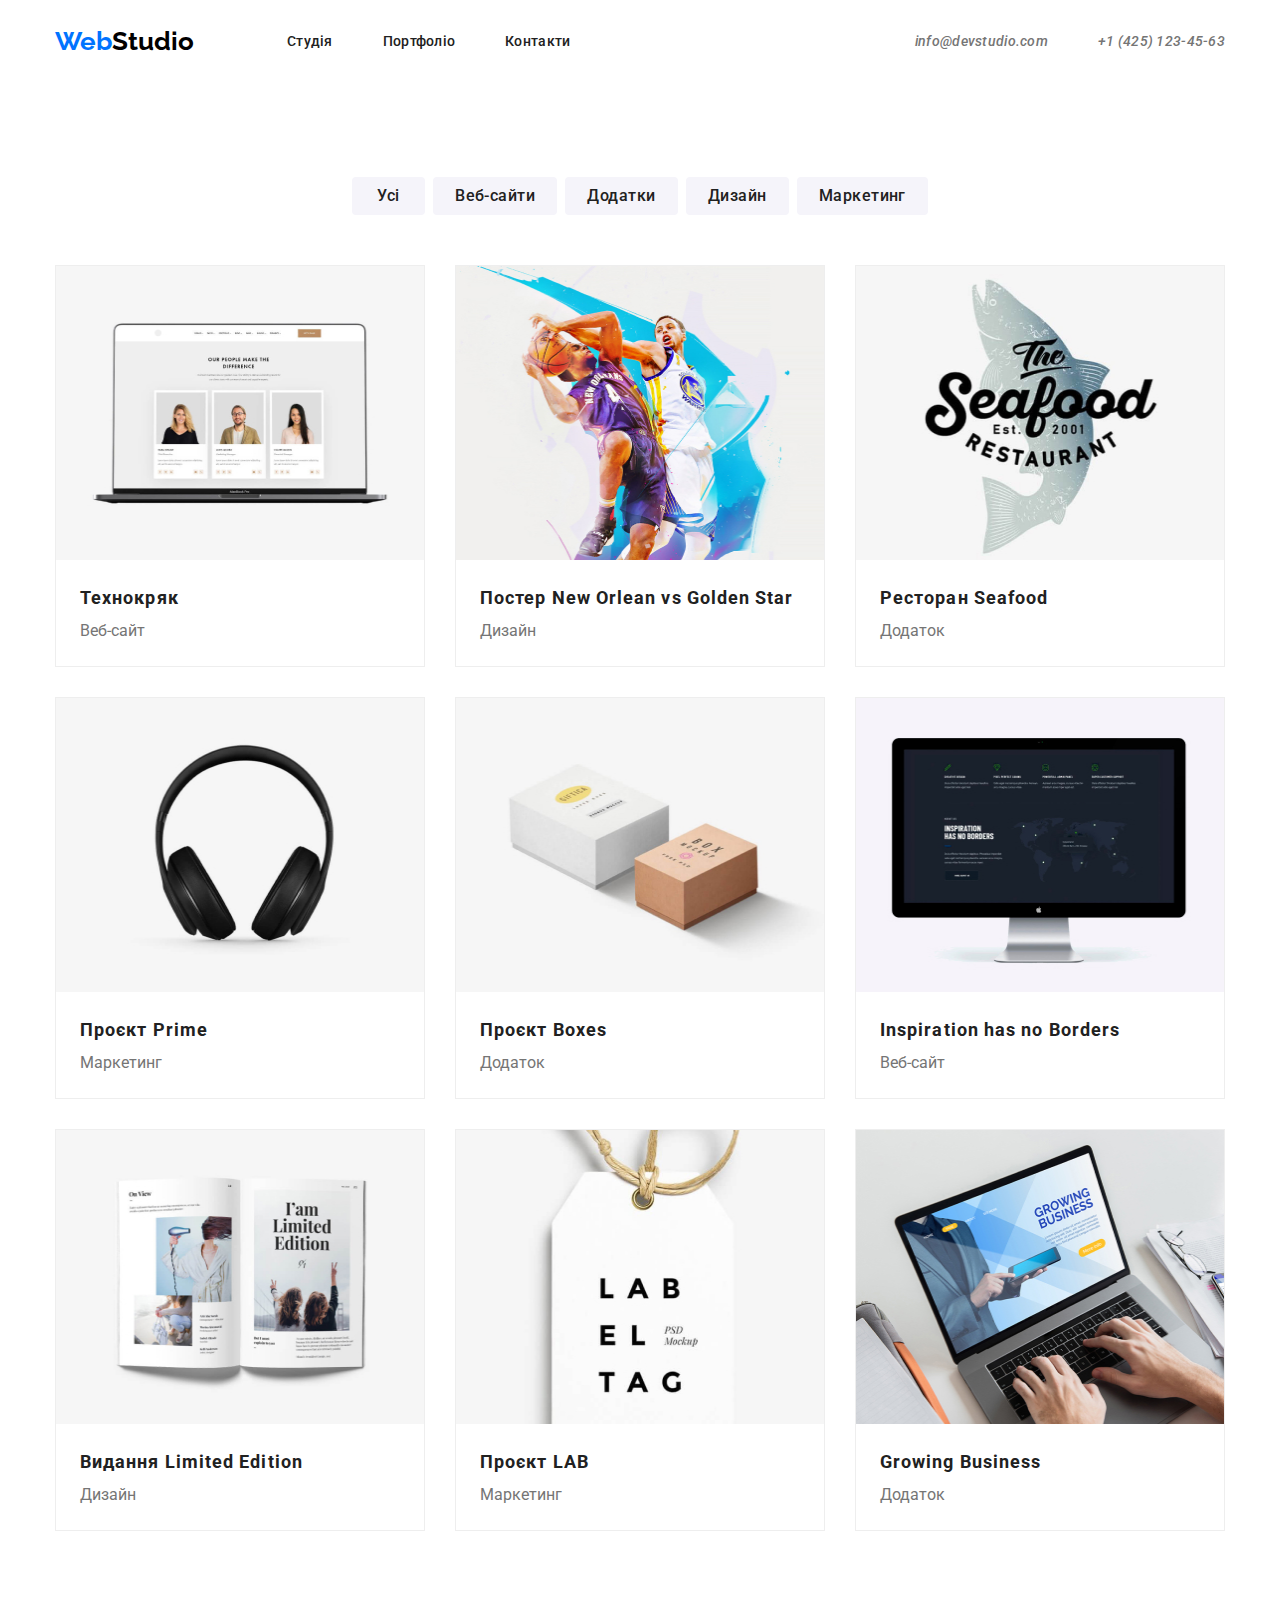
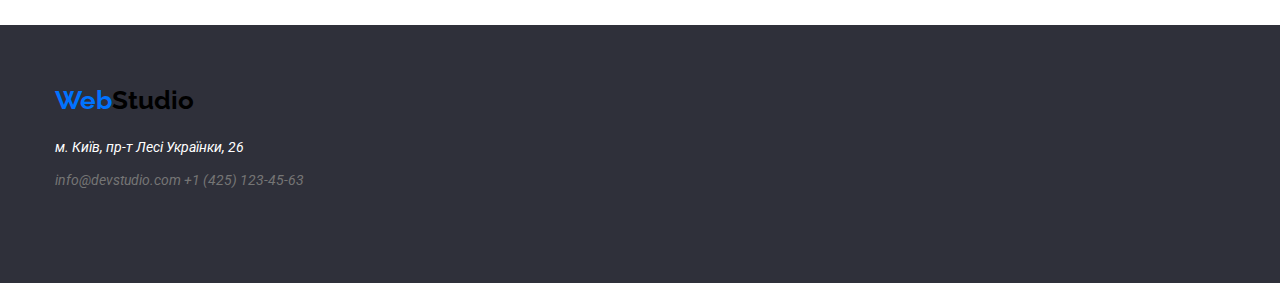
==== portfolio.html @ 35550207 "Add files via upload" ====
<!DOCTYPE html>
<html lang="uk">

<head>
	<meta charset="UTF-8">
	<meta http-equiv="X-UA-Compatible" content="IE=edge">
	<meta name="viewport" content="width=device-width, initial-scale=1.0">
	<title>Document</title>
	<!-- Шрифти -->
	<link rel="preconnect" href="https://fonts.googleapis.com">
	<link rel="preconnect" href="https://fonts.gstatic.com" crossorigin>
	<link href="https://fonts.googleapis.com/css2?family=Raleway:wght@700&family=Roboto:wght@400;500;700;900&display=swap"
		rel="stylesheet">
	<!-- Стилі -->
	<link href="https://cdn.jsdelivr.net/npm/modern-normalize@2.0.0/modern-normalize.min.css" rel="stylesheet">
	<link rel="stylesheet" href="./css/styles.css">
</head>

<body>
	<div class="wrapper">
		<header class="header">
			<div class="container">
				<a href="" class="logo" title="Логотип"><span class="accent">Web</span>Studio</a>
				<nav class="header-menu">
					<ul class="header-list">
						<li class="header-item">
							<a href="./index.html" class="header-link" rel="noreferrer noopener">Студія</a>
						</li>
						<li class="header-item">
							<a href="" class="header-link" rel="noreferrer noopener">Портфоліо</a>
						</li>
						<li class="header-item">
							<a href="" class="header-link" rel="noreferrer noopener">Контакти</a>
						</li>
					</ul>
				</nav>
				<address class="header-address">
					<a href="mailto:info@devstudio.com">info@devstudio.com</a>
					<a href="tel:+14251234563">+1 (425) 123-45-63</a>
				</address>
			</div>
		</header>
		<main class="page">
			<div class="container">
				<section class="category">
					<h1 class="category-title">Секція category</h1>
					<ul class="category-btn btn-list">
						<li class="btn-item"><button class="btn" type="button">Усі</button></li>
						<li class="btn-item"><button class="btn" type="button">Веб-сайти</button></li>
						<li class="btn-item"><button class="btn" type="button">Додатки</button></li>
						<li class="btn-item"><button class="btn" type="button">Дизайн</button></li>
						<li class="btn-item"><button class="btn" type="button">Маркетинг</button></li>
					</ul>
					<ul class="category-columns">
						<li class="category-column column">
							<a class="column-link" href="">
								<img class="column-image" width="370" height="294" src="./image/portfolio/img.jpg"
									alt="Веб-сайт Технокряк">
								<div class="column-text">
									<h2 class="column-title">Технокряк</h2>
									<p class="column-subtitle">Веб-сайт</p>
								</div>
							</a>
						</li>
						<li class="category-column column">
							<a class="column-link" href="">
								<img class="column-image" width="370" height="294" src="./image/portfolio/img-01.jpg"
									alt="Дизайн Постер New Orlean vs Golden Star">
								<div class="column-text">
									<h2 class="column-title">Постер New Orlean vs Golden Star</h2>
									<p class="column-subtitle">Дизайн</p>
								</div>
							</a>
						</li>
						<li class="category-column column">
							<a class="column-link" href="">
								<img class="column-image" width="370" height="294" src="./image/portfolio/img-02.jpg"
									alt="Додаток Ресторан Seafood">
								<div class="column-text">
									<h2 class="column-title">Ресторан Seafood</h2>
									<p class="column-subtitle">Додаток</p>
								</div>
							</a>
						</li>
						<li class="category-column column">
							<a class="column-link" href="">
								<img class="column-image" width="370" height="294" src="./image/portfolio/img-03.jpg"
									alt="Маркетинг Проєкт Prime">
								<div class="column-text">
									<h2 class="column-title">Проєкт Prime</h2>
									<p class="column-subtitle">Маркетинг</p>
								</div>
							</a>
						</li>
						<li class="category-column column">
							<a class="column-link" href="">
								<img class="column-image" width="370" height="294" src="./image/portfolio/img-04.jpg"
									alt="Додаток Проєкт Boxes">
								<div class="column-text">
									<h2 class="column-title">Проєкт Boxes</h2>
									<p class="column-subtitle">Додаток</p>
								</div>
							</a>
						</li>
						<li class="category-column column">
							<a class="column-link" href="">
								<img class="column-image" width="370" height="294" src="./image/portfolio/img-05.jpg"
									alt="Inspiration has no Borders">
								<div class="column-text">
									<h2 class="column-title">Inspiration has no Borders</h2>
									<p class="column-subtitle">Веб-сайт</p>
								</div>
							</a>
						</li>
						<li class="category-column column">
							<a class="column-link" href="">
								<img class="column-image" width="370" height="294" src="./image/portfolio/img-06.jpg"
									alt="Видання Limited Edition">
								<div class="column-text">
									<h2 class="column-title">Видання Limited Edition</h2>
									<p class="column-subtitle">Дизайн</p>
								</div>
							</a>
						</li>
						<li class="category-column column">
							<a class="column-link" href="">
								<img class="column-image" width="370" height="294" src="./image/portfolio/img-07.jpg"
									alt="Маркетинг Проєкт LAB">
								<div class="column-text">
									<h2 class="column-title">Проєкт LAB</h2>
									<p class="column-subtitle">Маркетинг</p>
								</div>
							</a>
						</li>
						<li class="category-column column">
							<a class="column-link" href="">
								<img class="column-image" width="370" height="294" src="./image/portfolio/img-08.jpg"
									alt="Додаток Growing Business">
								<div class="column-text">
									<h2 class="column-title">Growing Business</h2>
									<p class="column-subtitle">Додаток</p>
								</div>
							</a>
						</li>
					</ul>
				</section>
			</div>
		</main>
		<footer class="footer">
			<div class="container">
				<a href="" class="logo" title="Логотип"><span class="accent">Web</span>Studio</a>
				<address class="footer-address">
					<p>м. Київ, пр-т Лесі Українки, 26</p>
					<a href="mailto:info@devstudio.com">info@devstudio.com</a>
					<a href="tel:+14251234563">+1 (425) 123-45-63</a>
				</address>
			</div>
		</footer>
	</div>
</body>

</html>
---- css/styles.css ----
html,body{
	height: 100%;
	width: 100%;
  font-family: 'Roboto', sans-serif;
  color: var(--most-of-color-text);
  font-size: 14px;
  background-color: var(--background-light);
}

.wrapper {
  display: flex;
  flex-direction: column;
  min-height: 100%;
}
/*Обнулення*/
h1,
h2,
h3,
h4,
h5,
h6,
ul,
p {
  padding: 0;
  margin: 0;
  font-size: inherit;
}

input,
button,
textarea {
  font-family: inherit;
}

input::-ms-clear {
  display: none;
}
button {
  cursor: pointer;
}
button::-moz-focus-inner {
  padding: 0;
  border: 0;
}
a,
a:visited {
  text-decoration: none;
}
a:hover {
  text-decoration: none;
}
ul li {
  list-style: none;
}
img {
  vertical-align: top;
}

/*--------------------*/

button {
  border: none;
}
/* --------------------------- */
ul {
  list-style-type: none;
}

/* Скритий елемент сторінки */
.features .page-title,
.category-title {
  position: absolute;
  width: 1px;
  height: 1px;
  margin: -1px;
  border: 0;
  padding: 0;
  white-space: nowrap;
  overflow: hidden;
}

a {
  text-decoration: none;
}
/* ----------Ширина-контенту---------------------- */
.container {
  margin: 0 auto;
  max-width: 1200px;
  padding: 0 15px;
}

/* ---------Колір лого------------- */
:root {
  --brend-color: #0073ff;
  --most-of-color-text: #757575;
  /* ---------колір-тексту-світлий--- */
  --header-color-light: #ffffff;
  --title-light: #ffffff;
  --logo-light: #ffffff;

  /* ---------колір-тексту-темний--- */
  --header-color-dark: #212121;
  --title-dark: #212121;
  --logo-dark: #000000;

  /* ---------колір-фону-світлий--- */
  --background-light: #ffffff;
  --background-team-light: #f5f4fa;
  /* ---------колір-фону-темний--- */
  --background-dark: ;
  --background-team-dark: #2f303a;
}

/* -------------page-title------------------------- */

.page-title {
  font-size: 36px;
  line-height: calc(42 / 36 * 100%);
  color: var(--title-dark);
  text-align: center;
  margin: 0 0 50px 0;
}
/* ------------------------------------------- */
.header {
  background-color: var(--header-color-light);
}

.header > .container {
  display: flex;
  align-items: center;

  min-height: 83px;
}
.logo {
  display: inline-block;
  font-family: 'Raleway', sans-serif;
  font-weight: 700;
  font-size: 26px;
  line-height: calc(31 / 26 * 100%);
  text-decoration: none;
  color: var(--logo-dark);
}
.logo > .accent {
  color: var(--brend-color);
}
.header-menu {
  margin-left: 93px;
  margin-top: 10px;
  margin-bottom: 10px;
}
.header-list {
  display: flex;
  flex-wrap: wrap;
  gap: 50px;
  row-gap: 20px;
}
.header-item {
}
.header-link {
  padding: 10px 0;
  font-weight: 500;
  line-height: calc(16 / 14 * 100%);
  letter-spacing: 0.02em;
  color: var(--header-color-dark);
}

.header-link:hover,
.header-link:focus {
  color: var(--brend-color);
}
.header-address {
  padding: 0 0 0 20px;
  display: flex;
  flex-wrap: wrap;
  column-gap: 50px;
  row-gap: 25px;
  margin-left: auto;
  margin-top: 10px;
  margin-bottom: 10px;
}

.header-address a {
  font-weight: 500;
  line-height: calc(16 / 14 * 100%);
  letter-spacing: 0.02em;
  color: inherit;
}
.header-address a:hover,
.header-address a:focus {
  color: var(--brend-color);
}
/* ---------------------------- */
.page {
  flex-grow: 1;
}

/* ------------hero---------------- */
.hero {
  background-color: #2f303a;
  text-align: center;
}
.hero-title {
  font-weight: 900;
  font-size: 44px;
  line-height: calc(60 / 44 * 100%);
  text-align: center;
  letter-spacing: 0.06em;
  text-transform: uppercase;
  color: var(--title-light);
  margin: 0 0 30px 0;
}
.hero-btn {
  display: inline-block;
  font-weight: 700;
  font-size: 16px;
  line-height: calc(30 / 14 * 100%);
  text-align: center;
  letter-spacing: 0.06em;
  color: #ffffff;
  padding: 10px 32px;
  min-height: 50px;
  min-width: 216px;
  background-color: #2196f3;
  box-shadow: 0px 4px 4px rgba(0, 0, 0, 0.15);
  border-radius: 4px;
}
.hero-btn:hover {
  background-color: #188ce8;
}

/* ---------------------------- */
.features {
  padding: 94px 0;
}
.features-list {
  display: flex;
  margin: 0 -15px;
  flex-wrap: wrap;
  row-gap: 50px;
}
.features-item {
  padding: 0 15px;
  flex: 0 1 25%;
}
.features-item-title {
  font-weight: 700;
  line-height: calc(16 / 14 * 100%);
  text-transform: uppercase;
  color: var(--title-dark);
  margin-bottom: 10px;
}
.features-item > p {
  font-weight: 400;
  line-height: 24px;
}

/* -------------box--------------- */
.box {
  padding: 0 0 94px 0;
}
.box-list {
  display: flex;
  margin: 0 -15px;
  flex-wrap: wrap;
  justify-content: center;
  row-gap: 30px;
}
.box-item {
  padding: 0 15px;
}
/* ------------team---------------- */
.team {
  background-color: var(--background-team-light);
  padding: 94px 0;
}
.team-list {
  display: flex;
  margin: 0 -15px;
  flex-wrap: wrap;
  justify-content: center;
  row-gap: 30px;
}
.team-item {
  padding: 0 15px;
}

.team-column {
  background-color: var(--background-light);
  border-radius: 0px 0px 4px 4px;
  box-shadow: 0px 2px 1px 0px rgba(0, 0, 0, 0.2),
    0px 1px 1px 0px rgba(0, 0, 0, 0.14), 0px 1px 3px 0px rgba(0, 0, 0, 0.12);
  padding: 0 0 30px;
    text-align: center;
}
.team-item-title {
  font-weight: 500;
  font-size: 16px;
  line-height: calc(19 / 16 * 100%);
  color: var(--title-dark);
  margin: 30px 0 10px 0;

}
.team-item > p {
  font-weight: 400;
  font-size: 16px;
  line-height: calc(19 / 16 * 100%);
}

/* --------------------Portfolio--------------------------------------------- */
.category {
  padding: 94px 0;
}
.category-title {
}
.category-btn {
  margin: 0 0 50px 0;
}
.btn-list {
  display: flex;
  justify-content: center;
  gap: 8px;
  row-gap: 8px;
  flex-wrap: wrap;
}
.btn-item {
}
.btn {
  display: inline-block;
  font-weight: 500;
  font-size: 16px;
  line-height: calc(26 / 16 * 100%);
  letter-spacing: 0.03em;
  color: #212121;
  background-color: #f5f4fa;
  border-radius: 4px;
  padding: 6px 22px;
  min-width: 73px;
}

.btn:active,
.btn:focus {
  color: #ffffff;
  background-color: #2196f3;
  box-shadow: 0px 3px 1px rgba(0, 0, 0, 0.1), 0px 1px 2px rgba(0, 0, 0, 0.08),
    0px 2px 2px rgba(0, 0, 0, 0.12);
}
/* ----------------------- */
.category-columns {
  display: flex;
  margin: 0 -15px;
  row-gap: 30px;
  flex-wrap: wrap;
  justify-content: center;
}
.category-column {
}
.column {
  padding: 0 15px;
  flex: 0 1 33.33333333%;
  min-width: 370px;
  display: flex;
}

.column-link {
  display: block;
  border: 1px solid #EEE;
  background-color: var(--background-light);
}
.column-image {
  max-width: 100%;
}
.column-text {
  padding: 20px 24px;
}
.column-title {
  font-weight: 700;
  font-size: 18px;
  line-height: calc(36 / 18 * 100%);
  letter-spacing: 0.06em;
  color: var(--header-color-dark);
}
.column-subtitle {
  font-size: 16px;
  line-height: calc(30 / 16 * 100%);
  color: var(--most-of-color-text);
}

/* ---------------------------- */
.footer {
  background-color: #2f303a;
  padding: 60px 0 90px 0;
}
.footer .logo {
  margin: 0 0 20px 0;
}

.footer-address > p {
  font-weight: 400;
  line-height: calc(24 / 14 * 100%);
  color: #ffffff;
  margin: 0 0 9px 0;
}
.footer-address > a {
  font-weight: 400;
  color: inherit;
  line-height: calc(24 / 14 * 100%);
}

.test-list {
  background-color: lightsalmon;
  max-width: 1200px;
  height: 700px;
  align-items: center;
  margin: 20px;
  outline: 5px solid rgb(177, 93, 72);
  padding: 80px 0;
  display: flex;
  flex-wrap: wrap;
}

.test-link {
  background-color: lightseagreen;
  width: 150px;
  height: 150px;
  outline: 2px solid lightblue;
  display: flex;
  align-items: center;
  justify-content: center;
  font-size: 36px;
  color: chartreuse;
}
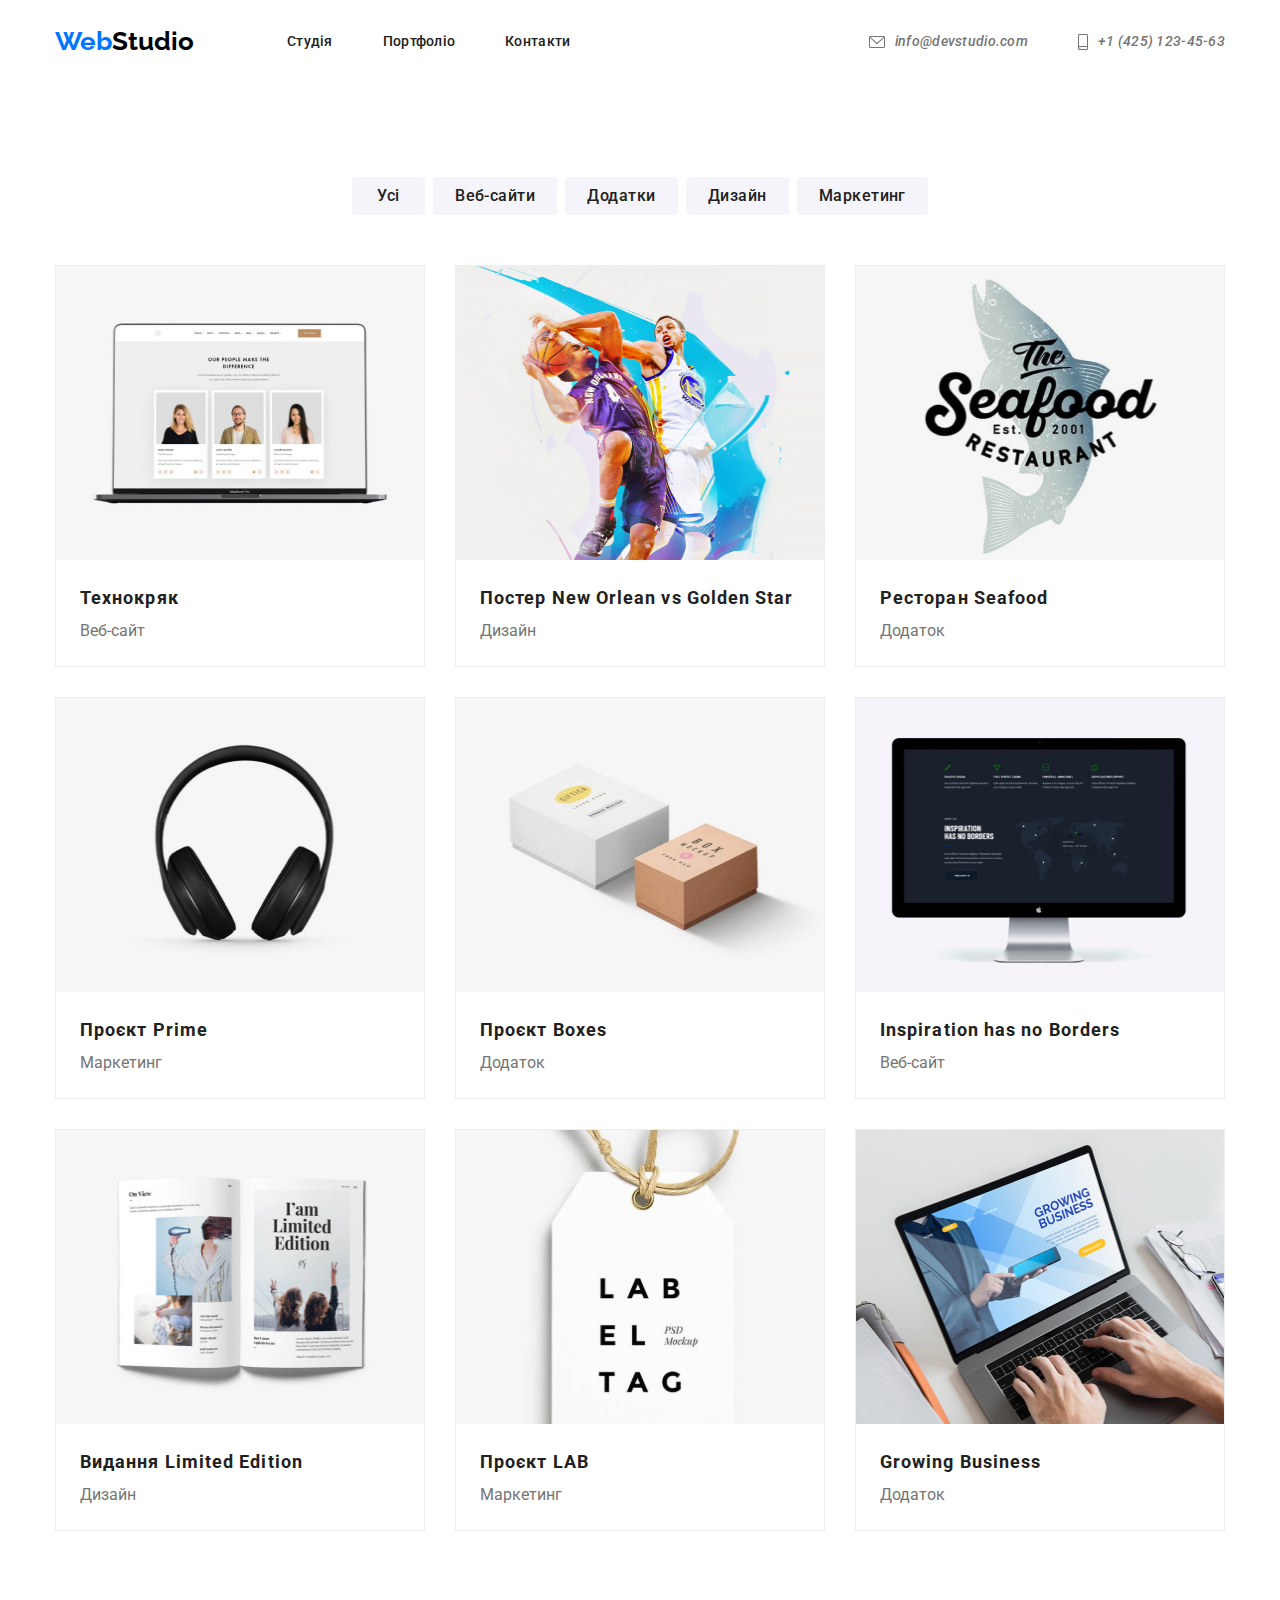
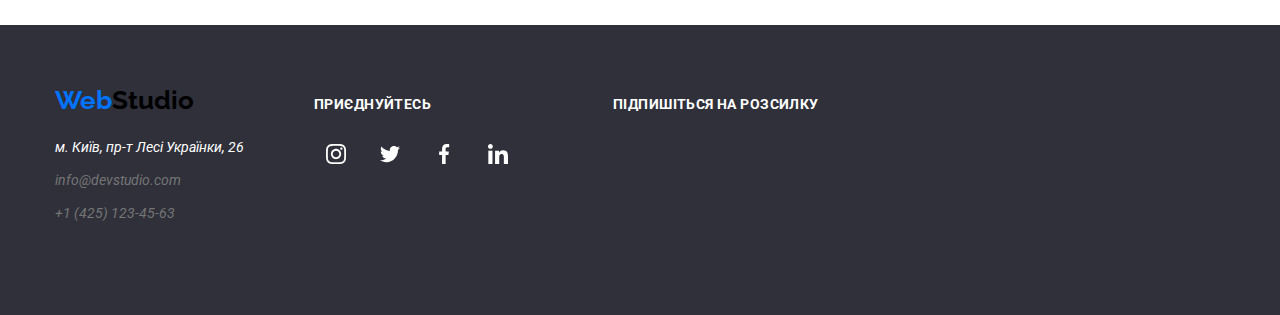
==== commit 0565292d: "Добавив інлайн svg(тест іконок)" ====
--- a/portfolio.html
+++ b/portfolio.html
@@ -20,7 +20,7 @@
 	<div class="wrapper">
 		<header class="header">
 			<div class="container">
-				<a href="" class="logo" title="Логотип"><span class="accent">Web</span>Studio</a>
+				<a href="" class="logo" title="Логотип" rel="noreferrer noopener"><span class="accent">Web</span>Studio</a>
 				<nav class="header-menu">
 					<ul class="header-list">
 						<li class="header-item">
@@ -35,8 +35,24 @@
 					</ul>
 				</nav>
 				<address class="header-address">
-					<a href="mailto:info@devstudio.com">info@devstudio.com</a>
-					<a href="tel:+14251234563">+1 (425) 123-45-63</a>
+					<a class="address-link" href="mailto:info@devstudio.com" rel="noreferrer noopener">
+						<svg class="address-svg" xmlns="http://www.w3.org/2000/svg" width="16" height="12" viewBox="0 0 16 12"
+							fill="none">
+							<path
+								d="M14.5 0H1.50001C0.672854 0 0 0.672853 0 1.50001V10.5C0 11.3271 0.672854 12 1.50001 12H14.5C15.3271 12 16 11.3271 16 10.5V1.50001C16 0.672853 15.3271 0 14.5 0ZM14.5 0.999994C14.5679 0.999994 14.6325 1.01409 14.6916 1.0387L8 6.83838L1.30833 1.0387C1.36742 1.01412 1.43204 0.999994 1.49998 0.999994H14.5ZM14.5 11H1.50001C1.22414 11 0.999996 10.7759 0.999996 10.5V2.09521L7.67236 7.87792C7.76661 7.95944 7.8833 7.99999 8 7.99999C8.1167 7.99999 8.23339 7.95948 8.32764 7.87792L15 2.09521V10.5C15 10.7759 14.7759 11 14.5 11Z" />
+						</svg>
+						info@devstudio.com
+					</a>
+					<a class="address-link" href="tel:+14251234563" rel="noreferrer noopener">
+						<svg class="address-svg" xmlns="http://www.w3.org/2000/svg" width="10" height="16" viewBox="0 0 10 16"
+							fill="none">
+							<path
+								d="M8.5 0H1.5C0.672848 0 0 0.672848 0 1.5V14.5C0 15.3272 0.672848 16 1.5 16H8.5C9.32715 16 10 15.3272 10 14.5V1.5C10 0.672848 9.32715 0 8.5 0ZM1.5 1H8.5C8.77588 1 9 1.22412 9 1.5V12H1V1.5C1 1.22412 1.22412 1 1.5 1ZM8.5 15H1.5C1.22412 15 1 14.7759 1 14.5V13H9V14.5C9 14.7759 8.77588 15 8.5 15Z" />
+							<path
+								d="M2.35355 13.7389C2.54882 13.9213 2.54882 14.2169 2.35355 14.3992C2.15828 14.5816 1.84172 14.5816 1.64645 14.3992C1.45118 14.2169 1.45118 13.9213 1.64645 13.7389C1.84172 13.5566 2.15828 13.5566 2.35355 13.7389Z" />
+						</svg>
+						+1 (425) 123-45-63
+					</a>
 				</address>
 			</div>
 		</header>
@@ -53,7 +69,7 @@
 					</ul>
 					<ul class="category-columns">
 						<li class="category-column column">
-							<a class="column-link" href="">
+							<a class="column-link" href="" rel="noreferrer noopener">
 								<img class="column-image" width="370" height="294" src="./image/portfolio/img.jpg"
 									alt="Веб-сайт Технокряк">
 								<div class="column-text">
@@ -63,7 +79,7 @@
 							</a>
 						</li>
 						<li class="category-column column">
-							<a class="column-link" href="">
+							<a class="column-link" href="" rel="noreferrer noopener">
 								<img class="column-image" width="370" height="294" src="./image/portfolio/img-01.jpg"
 									alt="Дизайн Постер New Orlean vs Golden Star">
 								<div class="column-text">
@@ -73,7 +89,7 @@
 							</a>
 						</li>
 						<li class="category-column column">
-							<a class="column-link" href="">
+							<a class="column-link" href="" rel="noreferrer noopener">
 								<img class="column-image" width="370" height="294" src="./image/portfolio/img-02.jpg"
 									alt="Додаток Ресторан Seafood">
 								<div class="column-text">
@@ -83,7 +99,7 @@
 							</a>
 						</li>
 						<li class="category-column column">
-							<a class="column-link" href="">
+							<a class="column-link" href="" rel="noreferrer noopener">
 								<img class="column-image" width="370" height="294" src="./image/portfolio/img-03.jpg"
 									alt="Маркетинг Проєкт Prime">
 								<div class="column-text">
@@ -93,7 +109,7 @@
 							</a>
 						</li>
 						<li class="category-column column">
-							<a class="column-link" href="">
+							<a class="column-link" href="" rel="noreferrer noopener">
 								<img class="column-image" width="370" height="294" src="./image/portfolio/img-04.jpg"
 									alt="Додаток Проєкт Boxes">
 								<div class="column-text">
@@ -103,7 +119,7 @@
 							</a>
 						</li>
 						<li class="category-column column">
-							<a class="column-link" href="">
+							<a class="column-link" href="" rel="noreferrer noopener">
 								<img class="column-image" width="370" height="294" src="./image/portfolio/img-05.jpg"
 									alt="Inspiration has no Borders">
 								<div class="column-text">
@@ -113,7 +129,7 @@
 							</a>
 						</li>
 						<li class="category-column column">
-							<a class="column-link" href="">
+							<a class="column-link" href="" rel="noreferrer noopener">
 								<img class="column-image" width="370" height="294" src="./image/portfolio/img-06.jpg"
 									alt="Видання Limited Edition">
 								<div class="column-text">
@@ -123,7 +139,7 @@
 							</a>
 						</li>
 						<li class="category-column column">
-							<a class="column-link" href="">
+							<a class="column-link" href="" rel="noreferrer noopener">
 								<img class="column-image" width="370" height="294" src="./image/portfolio/img-07.jpg"
 									alt="Маркетинг Проєкт LAB">
 								<div class="column-text">
@@ -133,7 +149,7 @@
 							</a>
 						</li>
 						<li class="category-column column">
-							<a class="column-link" href="">
+							<a class="column-link" href="" rel="noreferrer noopener">
 								<img class="column-image" width="370" height="294" src="./image/portfolio/img-08.jpg"
 									alt="Додаток Growing Business">
 								<div class="column-text">
@@ -148,12 +164,93 @@
 		</main>
 		<footer class="footer">
 			<div class="container">
-				<a href="" class="logo" title="Логотип"><span class="accent">Web</span>Studio</a>
-				<address class="footer-address">
-					<p>м. Київ, пр-т Лесі Українки, 26</p>
-					<a href="mailto:info@devstudio.com">info@devstudio.com</a>
-					<a href="tel:+14251234563">+1 (425) 123-45-63</a>
-				</address>
+				<div class="footer-column">
+					<a href="" class="logo" title="Логотип" rel="noreferrer noopener"><span class="accent">Web</span>Studio</a>
+					<address class="footer-address">
+						<p>м. Київ, пр-т Лесі Українки, 26</p>
+						<a href="mailto:info@devstudio.com">info@devstudio.com</a>
+						<a href="tel:+14251234563">+1 (425) 123-45-63</a>
+					</address>
+				</div>
+				<div class="footer-column-social">
+					<h3 class="footer-title">приєднуйтесь</h3>
+					<ul class="team-list-social social-list">
+						<li class="social-item">
+							<a class="social-link" href="" rel="noreferrer noopener">
+								<svg class="social-svg footer-svg" xmlns="http://www.w3.org/2000/svg" width="20" height="20"
+									viewBox="0 0 20 20" fill="none">
+									<g clip-path="url(#clip0_1_664)">
+										<path
+											d="M19.9804 5.88005C19.9336 4.81738 19.7617 4.0868 19.5156 3.45374C19.2616 2.78176 18.8709 2.18014 18.359 1.68002C17.8589 1.1721 17.2533 0.777435 16.5891 0.527447C15.9524 0.281274 15.2256 0.109427 14.163 0.0625732C13.0924 0.0117516 12.7525 0 10.0371 0C7.32173 0 6.98185 0.0117516 5.91521 0.0586052C4.85253 0.105459 4.12195 0.277459 3.48904 0.523479C2.81692 0.777435 2.2153 1.16814 1.71517 1.68002C1.20726 2.18014 0.812743 2.78573 0.562603 3.44992C0.31643 4.0868 0.144583 4.81341 0.0977294 5.87609C0.0469078 6.9467 0.0351562 7.28658 0.0351562 10.002C0.0351562 12.7173 0.0469078 13.0572 0.0937614 14.1239C0.140615 15.1865 0.312615 15.9171 0.558787 16.5502C0.812743 17.2221 1.20726 17.8238 1.71517 18.3239C2.2153 18.8318 2.82088 19.2265 3.48508 19.4765C4.12195 19.7226 4.84856 19.8945 5.91139 19.9413C6.97788 19.9883 7.31791 19.9999 10.0333 19.9999C12.7487 19.9999 13.0885 19.9883 14.1552 19.9413C15.2179 19.8945 15.9484 19.7226 16.5813 19.4765C17.9254 18.9568 18.9881 17.8941 19.5078 16.5502C19.7538 15.9133 19.9258 15.1865 19.9727 14.1239C20.0195 13.0572 20.0313 12.7173 20.0313 10.002C20.0313 7.28658 20.0273 6.9467 19.9804 5.88005ZM18.1794 14.0457C18.1364 15.0225 17.9723 15.5499 17.8356 15.9015C17.4995 16.7728 16.808 17.4643 15.9367 17.8004C15.5851 17.9372 15.0538 18.1012 14.0809 18.1441C13.026 18.1911 12.7096 18.2027 10.0411 18.2027C7.37255 18.2027 7.05221 18.1911 6.00113 18.1441C5.02438 18.1012 4.49693 17.9372 4.1453 17.8004C3.71171 17.6402 3.31704 17.3862 2.9967 17.0541C2.6646 16.7298 2.41065 16.3391 2.2504 15.9055C2.11365 15.5539 1.94959 15.0225 1.90671 14.0497C1.8597 12.9948 1.8481 12.6783 1.8481 10.0097C1.8481 7.34122 1.8597 7.02087 1.90671 5.96995C1.94959 4.99319 2.11365 4.46575 2.2504 4.11412C2.41065 3.68038 2.6646 3.28586 3.00067 2.96536C3.32483 2.63327 3.71553 2.37931 4.14927 2.21921C4.5009 2.08247 5.03231 1.9184 6.0051 1.87537C7.05999 1.82851 7.37652 1.81676 10.0449 1.81676C12.7174 1.81676 13.0337 1.82851 14.0848 1.87537C15.0616 1.9184 15.589 2.08247 15.9407 2.21921C16.3742 2.37931 16.7689 2.63327 17.0893 2.96536C17.4213 3.28967 17.6753 3.68038 17.8356 4.11412C17.9723 4.46575 18.1364 4.99701 18.1794 5.96995C18.2263 7.02484 18.238 7.34122 18.238 10.0097C18.238 12.6783 18.2263 12.9908 18.1794 14.0457Z" />
+										<path
+											d="M10.0371 4.8642C7.20074 4.8642 4.89941 7.16537 4.89941 10.0019C4.89941 12.8385 7.20074 15.1396 10.0371 15.1396C12.8737 15.1396 15.1749 12.8385 15.1749 10.0019C15.1749 7.16537 12.8737 4.8642 10.0371 4.8642ZM10.0371 13.3346C8.19702 13.3346 6.70442 11.8422 6.70442 10.0019C6.70442 8.16165 8.19702 6.66921 10.0371 6.66921C11.8774 6.66921 13.3698 8.16165 13.3698 10.0019C13.3698 11.8422 11.8774 13.3346 10.0371 13.3346Z" />
+										<path
+											d="M16.5775 4.6611C16.5775 5.32346 16.0404 5.86052 15.3779 5.86052C14.7155 5.86052 14.1785 5.32346 14.1785 4.6611C14.1785 3.99858 14.7155 3.46167 15.3779 3.46167C16.0404 3.46167 16.5775 3.99858 16.5775 4.6611Z" />
+									</g>
+									<defs>
+										<clipPath id="clip0_1_664">
+											<rect width="20" height="20" />
+										</clipPath>
+									</defs>
+								</svg>
+							</a>
+						</li>
+						<li class="social-item">
+							<a class="social-link" href="" rel="noreferrer noopener">
+								<svg class="social-svg footer-svg" xmlns="http://www.w3.org/2000/svg" width="20" height="20"
+									viewBox="0 0 20 20" fill="none">
+									<g clip-path="url(#clip0_1_658)">
+										<path
+											d="M20 3.79875C19.2563 4.125 18.4637 4.34125 17.6375 4.44625C18.4875 3.93875 19.1363 3.14125 19.4412 2.18C18.6488 2.6525 17.7738 2.98625 16.8412 3.1725C16.0887 2.37125 15.0162 1.875 13.8462 1.875C11.5763 1.875 9.74875 3.7175 9.74875 5.97625C9.74875 6.30125 9.77625 6.61375 9.84375 6.91125C6.435 6.745 3.41875 5.11125 1.3925 2.6225C1.03875 3.23625 0.83125 3.93875 0.83125 4.695C0.83125 6.115 1.5625 7.37375 2.6525 8.1025C1.99375 8.09 1.3475 7.89875 0.8 7.5975C0.8 7.61 0.8 7.62625 0.8 7.6425C0.8 9.635 2.22125 11.29 4.085 11.6712C3.75125 11.7625 3.3875 11.8062 3.01 11.8062C2.7475 11.8062 2.4825 11.7913 2.23375 11.7362C2.765 13.36 4.2725 14.5538 6.065 14.5925C4.67 15.6838 2.89875 16.3412 0.98125 16.3412C0.645 16.3412 0.3225 16.3263 0 16.285C1.81625 17.4563 3.96875 18.125 6.29 18.125C13.835 18.125 17.96 11.875 17.96 6.4575C17.96 6.27625 17.9538 6.10125 17.945 5.9275C18.7588 5.35 19.4425 4.62875 20 3.79875Z" />
+									</g>
+									<defs>
+										<clipPath id="clip0_1_658">
+											<rect width="20" height="20" fill="white" />
+										</clipPath>
+									</defs>
+								</svg>
+							</a>
+						</li>
+						<li class="social-item">
+							<a class="social-link" href="" rel="noreferrer noopener">
+								<svg class="social-svg footer-svg" xmlns="http://www.w3.org/2000/svg" width="20" height="20"
+									viewBox="0 0 20 20" fill="none">
+									<g clip-path="url(#clip0_1_738)">
+										<path
+											d="M13.3308 3.32083H15.1567V0.140833C14.8417 0.0975 13.7583 0 12.4967 0C9.86416 0 8.06082 1.65583 8.06082 4.69917V7.5H5.15582V11.055H8.06082V20H11.6225V11.0558H14.41L14.8525 7.50083H11.6217V5.05167C11.6225 4.02417 11.8992 3.32083 13.3308 3.32083Z" />
+									</g>
+									<defs>
+										<clipPath id="clip0_1_738">
+											<rect width="20" height="20" fill="white" />
+										</clipPath>
+									</defs>
+								</svg>
+							</a>
+						</li>
+						<li class="social-item">
+							<a class="social-link" href="" rel="noreferrer noopener">
+								<svg class="social-svg footer-svg" xmlns="http://www.w3.org/2000/svg" width="20" height="20"
+									viewBox="0 0 20 20" fill="none">
+									<g clip-path="url(#clip0_1_732)">
+										<path
+											d="M19.995 20V19.9992H20V12.6642C20 9.07587 19.2275 6.31171 15.0325 6.31171C13.0158 6.31171 11.6625 7.41837 11.11 8.46754H11.0517V6.64671H7.07416V19.9992H11.2158V13.3875C11.2158 11.6467 11.5458 9.96337 13.7017 9.96337C15.8258 9.96337 15.8575 11.95 15.8575 13.4992V20H19.995Z" />
+										<path d="M0.329987 6.64746H4.47665V20H0.329987V6.64746Z" />
+										<path
+											d="M2.40167 0C1.07583 0 0 1.07583 0 2.40167C0 3.7275 1.07583 4.82583 2.40167 4.82583C3.7275 4.82583 4.80333 3.7275 4.80333 2.40167C4.8025 1.07583 3.72667 0 2.40167 0V0Z" />
+									</g>
+									<defs>
+										<clipPath id="clip0_1_732">
+											<rect width="20" height="20" fill="white" />
+										</clipPath>
+									</defs>
+								</svg>
+							</a>
+						</li>
+					</ul>
+				</div>
+				<div class="footer-column-input">
+					<h3 class="footer-title">Підпишіться на розсилку</h3>
+				</div>
 			</div>
 		</footer>
 	</div>
--- a/css/styles.css
+++ b/css/styles.css
@@ -1,6 +1,7 @@
-html,body{
-	height: 100%;
-	width: 100%;
+html,
+body {
+  height: 100%;
+  width: 100%;
   font-family: 'Roboto', sans-serif;
   color: var(--most-of-color-text);
   font-size: 14px;
@@ -179,16 +180,29 @@
   margin-bottom: 10px;
 }
 
-.header-address a {
+.address-link {
   font-weight: 500;
   line-height: calc(16 / 14 * 100%);
   letter-spacing: 0.02em;
   color: inherit;
-}
-.header-address a:hover,
-.header-address a:focus {
+  display: flex;
+  align-items: center;
+  justify-content: center;
+}
+.address-link:hover,
+.address-link:focus {
   color: var(--brend-color);
 }
+.address-svg {
+  fill: var(--most-of-color-text);
+  margin-right: 10px;
+}
+
+.address-link:hover .address-svg,
+.address-link:focus .address-svg {
+  fill: var(--brend-color);
+}
+
 /* ---------------------------- */
 .page {
   flex-grow: 1;
@@ -198,28 +212,41 @@
 .hero {
   background-color: #2f303a;
   text-align: center;
+  display: block;
+  background-image: url(../image/hero/Img\ Overlay.png),
+    url(../image/hero/Img.jpg);
+  background-size: cover;
+  background-position: top;
+  background-repeat: no-repeat;
+}
+
+.hero .container {
+  padding: 200px 0;
+  display: flex;
+  flex-direction: column;
+  align-items: center;
 }
 .hero-title {
   font-weight: 900;
   font-size: 44px;
   line-height: calc(60 / 44 * 100%);
-  text-align: center;
   letter-spacing: 0.06em;
   text-transform: uppercase;
   color: var(--title-light);
   margin: 0 0 30px 0;
+  max-width: 696px;
 }
 .hero-btn {
-  display: inline-block;
+  display: flex;
+  min-height: 50px;
+  padding: 0 32px;
+  align-items: center;
+  justify-content: center;
   font-weight: 700;
   font-size: 16px;
   line-height: calc(30 / 14 * 100%);
-  text-align: center;
   letter-spacing: 0.06em;
-  color: #ffffff;
-  padding: 10px 32px;
-  min-height: 50px;
-  min-width: 216px;
+  color: var(--background-light);
   background-color: #2196f3;
   box-shadow: 0px 4px 4px rgba(0, 0, 0, 0.15);
   border-radius: 4px;
@@ -238,10 +265,35 @@
   flex-wrap: wrap;
   row-gap: 50px;
 }
+
 .features-item {
   padding: 0 15px;
   flex: 0 1 25%;
 }
+.features-item::before {
+  content: '';
+  display: block;
+  border-radius: 4px;
+  background-color: #f5f4fa;
+  background-repeat: no-repeat;
+  background-position: 50%;
+  background-size: 70px 70px;
+  height: 120px;
+  margin-bottom: 30px;
+}
+.features-item:nth-child(1)::before {
+  background-image: url(../image/main/features/antenna\ 1.png);
+}
+.features-item:nth-child(2)::before {
+  background-image: url(../image/main/features/clock\ 1.png);
+}
+.features-item:nth-child(3)::before {
+  background-image: url(../image/main/features/diagram\ 1.png);
+}
+.features-item:nth-child(4)::before {
+  background-image: url(../image/main/features/astronaut\ 1.png);
+}
+
 .features-item-title {
   font-weight: 700;
   line-height: calc(16 / 14 * 100%);
@@ -283,27 +335,66 @@
 .team-item {
   padding: 0 15px;
 }
-
 .team-column {
   background-color: var(--background-light);
   border-radius: 0px 0px 4px 4px;
   box-shadow: 0px 2px 1px 0px rgba(0, 0, 0, 0.2),
     0px 1px 1px 0px rgba(0, 0, 0, 0.14), 0px 1px 3px 0px rgba(0, 0, 0, 0.12);
   padding: 0 0 30px;
-    text-align: center;
-}
-.team-item-title {
+  text-align: center;
+}
+.team-image {
+  display: block;
+  height: 260px;
+  background-color: var(--most-of-color-text);
+}
+.team-title {
   font-weight: 500;
   font-size: 16px;
   line-height: calc(19 / 16 * 100%);
   color: var(--title-dark);
   margin: 30px 0 10px 0;
-
-}
-.team-item > p {
+}
+
+.team-column > p {
   font-weight: 400;
   font-size: 16px;
   line-height: calc(19 / 16 * 100%);
+}
+.team-column > p:not(:last-child) {
+  margin-bottom: 25px;
+}
+
+.team-list-social {
+}
+.social-list {
+  display: flex;
+  gap: 10px;
+  justify-content: center;
+  align-items: center;
+}
+.social-item {
+  width: 44px;
+  height: 44px;
+}
+
+.social-link {
+  display: flex;
+  align-items: center;
+  justify-content: center;
+  width: 100%;
+  height: 100%;
+  border-radius: 50%;
+}
+.social-link:hover {
+  background-color: #2196f3;
+}
+.social-link:hover .social-svg {
+  fill: #ffffff;
+}
+
+.social-svg {
+  fill: #afb1b8;
 }
 
 /* --------------------Portfolio--------------------------------------------- */
@@ -337,7 +428,7 @@
   min-width: 73px;
 }
 
-.btn:active,
+.btn:hover,
 .btn:focus {
   color: #ffffff;
   background-color: #2196f3;
@@ -363,7 +454,7 @@
 
 .column-link {
   display: block;
-  border: 1px solid #EEE;
+  border: 1px solid #eee;
   background-color: var(--background-light);
 }
 .column-image {
@@ -386,6 +477,43 @@
 }
 
 /* ---------------------------- */
+.clients {
+  padding: 94px 0;
+}
+
+.clients-columns {
+  display: flex;
+  flex-wrap: wrap;
+  align-items: center;
+  justify-content: center;
+  margin: 0 -15px;
+  row-gap: 30px;
+}
+.clients-column {
+  padding: 0 15px;
+}
+.clients-link {
+  border-radius: 4px;
+  border: 1px solid #afb1b8;
+  padding: 14px 30px;
+  display: flex;
+  align-items: center;
+  text-align: center;
+}
+.clients-link:hover,
+.clients-link:focus {
+  border: 1px solid #2196f3;
+}
+
+.clients-link:hover .client-svg,
+.clients-link:focus .client-svg {
+  fill: #2196f3;
+}
+.client-svg {
+  fill: #afb1b8;
+}
+
+/* ---------------------------- */
 .footer {
   background-color: #2f303a;
   padding: 60px 0 90px 0;
@@ -398,34 +526,37 @@
   font-weight: 400;
   line-height: calc(24 / 14 * 100%);
   color: #ffffff;
+}
+.footer-address > p:not(:last-child) {
   margin: 0 0 9px 0;
 }
 .footer-address > a {
+  display: block;
   font-weight: 400;
   color: inherit;
   line-height: calc(24 / 14 * 100%);
 }
-
-.test-list {
-  background-color: lightsalmon;
-  max-width: 1200px;
-  height: 700px;
-  align-items: center;
-  margin: 20px;
-  outline: 5px solid rgb(177, 93, 72);
-  padding: 80px 0;
-  display: flex;
-  flex-wrap: wrap;
-}
-
-.test-link {
-  background-color: lightseagreen;
-  width: 150px;
-  height: 150px;
-  outline: 2px solid lightblue;
-  display: flex;
-  align-items: center;
-  justify-content: center;
-  font-size: 36px;
-  color: chartreuse;
-}
+.footer-address > a:not(:last-child) {
+  margin: 0 0 9px 0;
+}
+.footer > .container {
+  display: flex;
+}
+.footer-column-social {
+  margin-left: 70px;
+}
+.footer-title {
+  margin: 11px 0 20px 0;
+  color: var(--title-light);
+  font-weight: 700;
+  letter-spacing: 0.42px;
+  text-transform: uppercase;
+}
+.footer-svg {
+  fill: #ffffff;
+}
+
+/* --------------------------- */
+.footer-column-input {
+  margin-left: 93px;
+}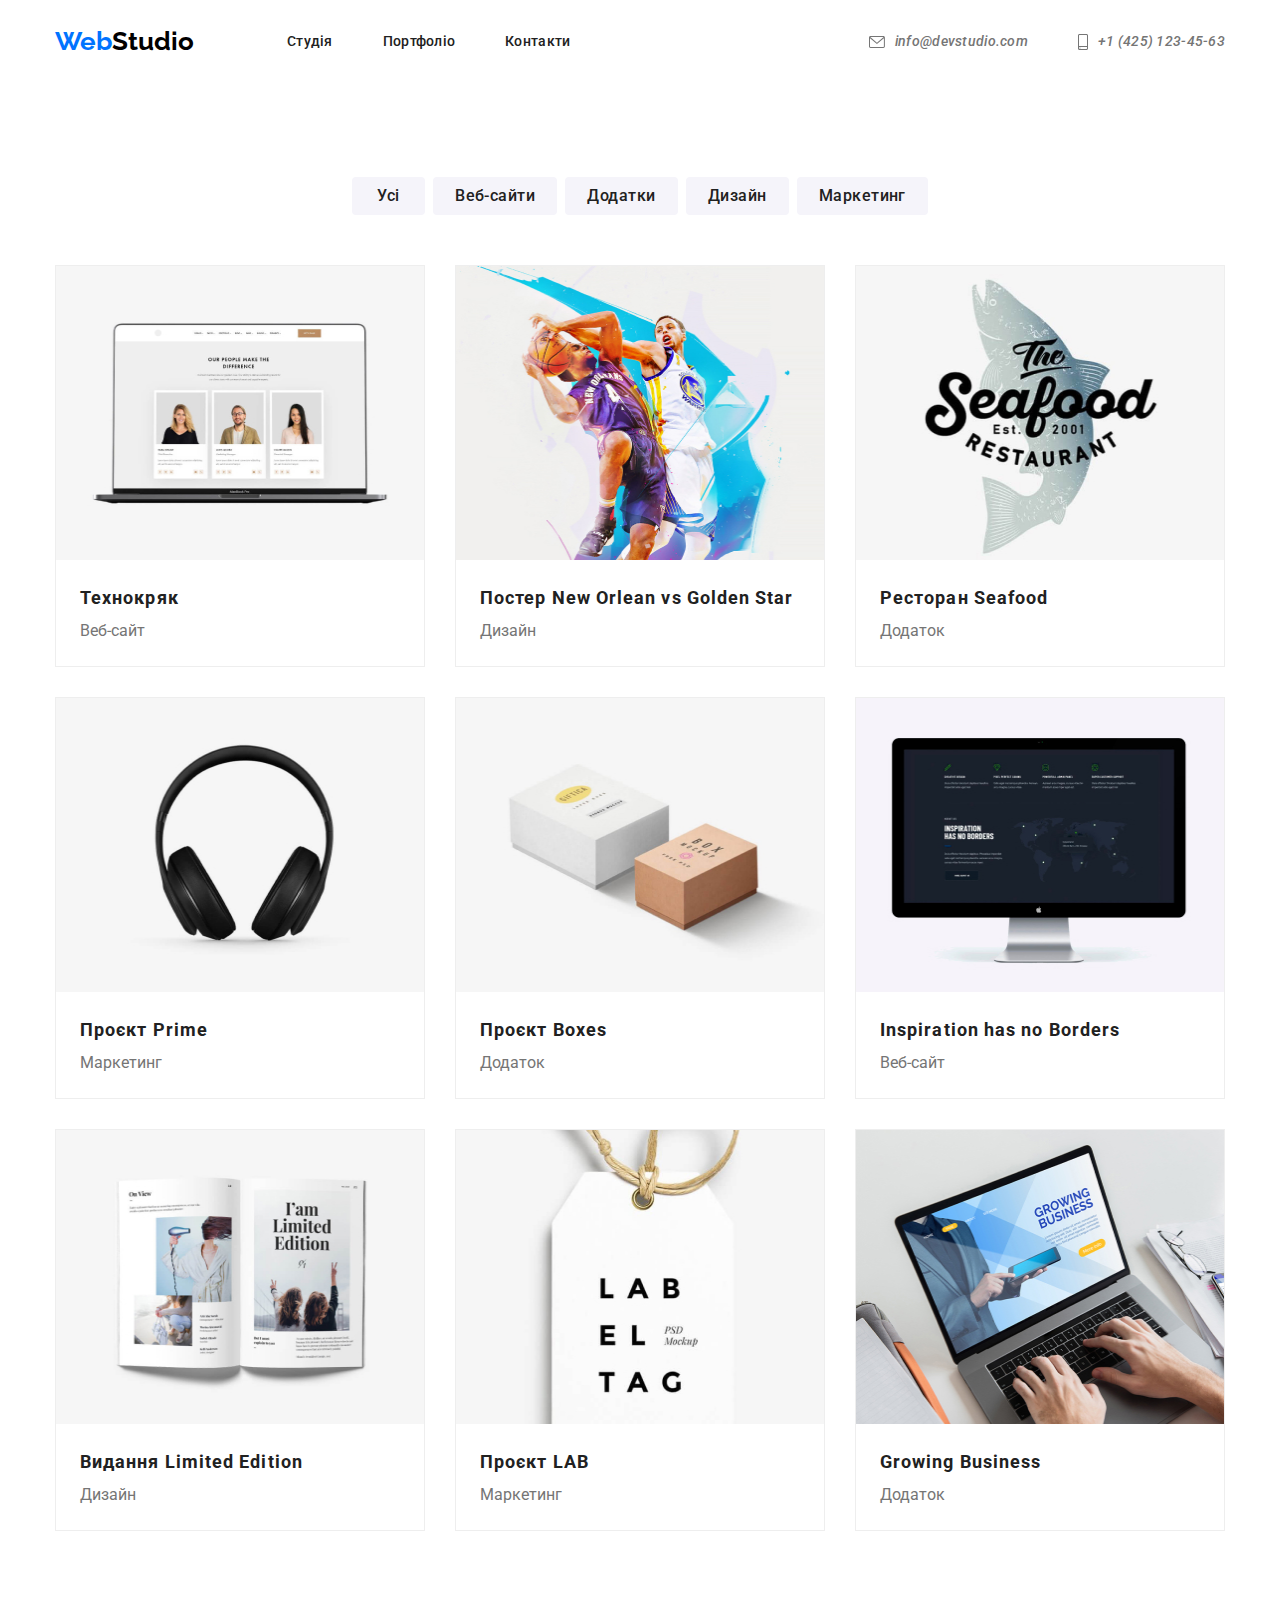
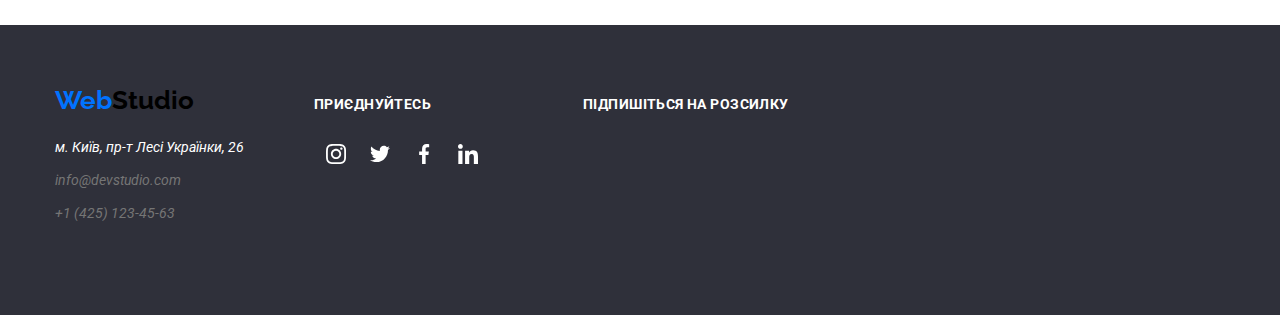
==== commit 00c6ee46: "Замінив інлайнові svg на svg-спрайт" ====
--- a/portfolio.html
+++ b/portfolio.html
@@ -36,20 +36,14 @@
 				</nav>
 				<address class="header-address">
 					<a class="address-link" href="mailto:info@devstudio.com" rel="noreferrer noopener">
-						<svg class="address-svg" xmlns="http://www.w3.org/2000/svg" width="16" height="12" viewBox="0 0 16 12"
-							fill="none">
-							<path
-								d="M14.5 0H1.50001C0.672854 0 0 0.672853 0 1.50001V10.5C0 11.3271 0.672854 12 1.50001 12H14.5C15.3271 12 16 11.3271 16 10.5V1.50001C16 0.672853 15.3271 0 14.5 0ZM14.5 0.999994C14.5679 0.999994 14.6325 1.01409 14.6916 1.0387L8 6.83838L1.30833 1.0387C1.36742 1.01412 1.43204 0.999994 1.49998 0.999994H14.5ZM14.5 11H1.50001C1.22414 11 0.999996 10.7759 0.999996 10.5V2.09521L7.67236 7.87792C7.76661 7.95944 7.8833 7.99999 8 7.99999C8.1167 7.99999 8.23339 7.95948 8.32764 7.87792L15 2.09521V10.5C15 10.7759 14.7759 11 14.5 11Z" />
+						<svg class="header-icon envelope">
+							<use href="./image/svg/symbol-defs.svg#icon-envelope"></use>
 						</svg>
 						info@devstudio.com
 					</a>
 					<a class="address-link" href="tel:+14251234563" rel="noreferrer noopener">
-						<svg class="address-svg" xmlns="http://www.w3.org/2000/svg" width="10" height="16" viewBox="0 0 10 16"
-							fill="none">
-							<path
-								d="M8.5 0H1.5C0.672848 0 0 0.672848 0 1.5V14.5C0 15.3272 0.672848 16 1.5 16H8.5C9.32715 16 10 15.3272 10 14.5V1.5C10 0.672848 9.32715 0 8.5 0ZM1.5 1H8.5C8.77588 1 9 1.22412 9 1.5V12H1V1.5C1 1.22412 1.22412 1 1.5 1ZM8.5 15H1.5C1.22412 15 1 14.7759 1 14.5V13H9V14.5C9 14.7759 8.77588 15 8.5 15Z" />
-							<path
-								d="M2.35355 13.7389C2.54882 13.9213 2.54882 14.2169 2.35355 14.3992C2.15828 14.5816 1.84172 14.5816 1.64645 14.3992C1.45118 14.2169 1.45118 13.9213 1.64645 13.7389C1.84172 13.5566 2.15828 13.5566 2.35355 13.7389Z" />
+						<svg class="header-icon smartphone">
+							<use href="./image/svg/symbol-defs.svg#icon-smartphone"></use>
 						</svg>
 						+1 (425) 123-45-63
 					</a>
@@ -174,75 +168,32 @@
 				</div>
 				<div class="footer-column-social">
 					<h3 class="footer-title">приєднуйтесь</h3>
-					<ul class="team-list-social social-list">
-						<li class="social-item">
-							<a class="social-link" href="" rel="noreferrer noopener">
-								<svg class="social-svg footer-svg" xmlns="http://www.w3.org/2000/svg" width="20" height="20"
-									viewBox="0 0 20 20" fill="none">
-									<g clip-path="url(#clip0_1_664)">
-										<path
-											d="M19.9804 5.88005C19.9336 4.81738 19.7617 4.0868 19.5156 3.45374C19.2616 2.78176 18.8709 2.18014 18.359 1.68002C17.8589 1.1721 17.2533 0.777435 16.5891 0.527447C15.9524 0.281274 15.2256 0.109427 14.163 0.0625732C13.0924 0.0117516 12.7525 0 10.0371 0C7.32173 0 6.98185 0.0117516 5.91521 0.0586052C4.85253 0.105459 4.12195 0.277459 3.48904 0.523479C2.81692 0.777435 2.2153 1.16814 1.71517 1.68002C1.20726 2.18014 0.812743 2.78573 0.562603 3.44992C0.31643 4.0868 0.144583 4.81341 0.0977294 5.87609C0.0469078 6.9467 0.0351562 7.28658 0.0351562 10.002C0.0351562 12.7173 0.0469078 13.0572 0.0937614 14.1239C0.140615 15.1865 0.312615 15.9171 0.558787 16.5502C0.812743 17.2221 1.20726 17.8238 1.71517 18.3239C2.2153 18.8318 2.82088 19.2265 3.48508 19.4765C4.12195 19.7226 4.84856 19.8945 5.91139 19.9413C6.97788 19.9883 7.31791 19.9999 10.0333 19.9999C12.7487 19.9999 13.0885 19.9883 14.1552 19.9413C15.2179 19.8945 15.9484 19.7226 16.5813 19.4765C17.9254 18.9568 18.9881 17.8941 19.5078 16.5502C19.7538 15.9133 19.9258 15.1865 19.9727 14.1239C20.0195 13.0572 20.0313 12.7173 20.0313 10.002C20.0313 7.28658 20.0273 6.9467 19.9804 5.88005ZM18.1794 14.0457C18.1364 15.0225 17.9723 15.5499 17.8356 15.9015C17.4995 16.7728 16.808 17.4643 15.9367 17.8004C15.5851 17.9372 15.0538 18.1012 14.0809 18.1441C13.026 18.1911 12.7096 18.2027 10.0411 18.2027C7.37255 18.2027 7.05221 18.1911 6.00113 18.1441C5.02438 18.1012 4.49693 17.9372 4.1453 17.8004C3.71171 17.6402 3.31704 17.3862 2.9967 17.0541C2.6646 16.7298 2.41065 16.3391 2.2504 15.9055C2.11365 15.5539 1.94959 15.0225 1.90671 14.0497C1.8597 12.9948 1.8481 12.6783 1.8481 10.0097C1.8481 7.34122 1.8597 7.02087 1.90671 5.96995C1.94959 4.99319 2.11365 4.46575 2.2504 4.11412C2.41065 3.68038 2.6646 3.28586 3.00067 2.96536C3.32483 2.63327 3.71553 2.37931 4.14927 2.21921C4.5009 2.08247 5.03231 1.9184 6.0051 1.87537C7.05999 1.82851 7.37652 1.81676 10.0449 1.81676C12.7174 1.81676 13.0337 1.82851 14.0848 1.87537C15.0616 1.9184 15.589 2.08247 15.9407 2.21921C16.3742 2.37931 16.7689 2.63327 17.0893 2.96536C17.4213 3.28967 17.6753 3.68038 17.8356 4.11412C17.9723 4.46575 18.1364 4.99701 18.1794 5.96995C18.2263 7.02484 18.238 7.34122 18.238 10.0097C18.238 12.6783 18.2263 12.9908 18.1794 14.0457Z" />
-										<path
-											d="M10.0371 4.8642C7.20074 4.8642 4.89941 7.16537 4.89941 10.0019C4.89941 12.8385 7.20074 15.1396 10.0371 15.1396C12.8737 15.1396 15.1749 12.8385 15.1749 10.0019C15.1749 7.16537 12.8737 4.8642 10.0371 4.8642ZM10.0371 13.3346C8.19702 13.3346 6.70442 11.8422 6.70442 10.0019C6.70442 8.16165 8.19702 6.66921 10.0371 6.66921C11.8774 6.66921 13.3698 8.16165 13.3698 10.0019C13.3698 11.8422 11.8774 13.3346 10.0371 13.3346Z" />
-										<path
-											d="M16.5775 4.6611C16.5775 5.32346 16.0404 5.86052 15.3779 5.86052C14.7155 5.86052 14.1785 5.32346 14.1785 4.6611C14.1785 3.99858 14.7155 3.46167 15.3779 3.46167C16.0404 3.46167 16.5775 3.99858 16.5775 4.6611Z" />
-									</g>
-									<defs>
-										<clipPath id="clip0_1_664">
-											<rect width="20" height="20" />
-										</clipPath>
-									</defs>
-								</svg>
-							</a>
-						</li>
-						<li class="social-item">
-							<a class="social-link" href="" rel="noreferrer noopener">
-								<svg class="social-svg footer-svg" xmlns="http://www.w3.org/2000/svg" width="20" height="20"
-									viewBox="0 0 20 20" fill="none">
-									<g clip-path="url(#clip0_1_658)">
-										<path
-											d="M20 3.79875C19.2563 4.125 18.4637 4.34125 17.6375 4.44625C18.4875 3.93875 19.1363 3.14125 19.4412 2.18C18.6488 2.6525 17.7738 2.98625 16.8412 3.1725C16.0887 2.37125 15.0162 1.875 13.8462 1.875C11.5763 1.875 9.74875 3.7175 9.74875 5.97625C9.74875 6.30125 9.77625 6.61375 9.84375 6.91125C6.435 6.745 3.41875 5.11125 1.3925 2.6225C1.03875 3.23625 0.83125 3.93875 0.83125 4.695C0.83125 6.115 1.5625 7.37375 2.6525 8.1025C1.99375 8.09 1.3475 7.89875 0.8 7.5975C0.8 7.61 0.8 7.62625 0.8 7.6425C0.8 9.635 2.22125 11.29 4.085 11.6712C3.75125 11.7625 3.3875 11.8062 3.01 11.8062C2.7475 11.8062 2.4825 11.7913 2.23375 11.7362C2.765 13.36 4.2725 14.5538 6.065 14.5925C4.67 15.6838 2.89875 16.3412 0.98125 16.3412C0.645 16.3412 0.3225 16.3263 0 16.285C1.81625 17.4563 3.96875 18.125 6.29 18.125C13.835 18.125 17.96 11.875 17.96 6.4575C17.96 6.27625 17.9538 6.10125 17.945 5.9275C18.7588 5.35 19.4425 4.62875 20 3.79875Z" />
-									</g>
-									<defs>
-										<clipPath id="clip0_1_658">
-											<rect width="20" height="20" fill="white" />
-										</clipPath>
-									</defs>
-								</svg>
-							</a>
-						</li>
-						<li class="social-item">
-							<a class="social-link" href="" rel="noreferrer noopener">
-								<svg class="social-svg footer-svg" xmlns="http://www.w3.org/2000/svg" width="20" height="20"
-									viewBox="0 0 20 20" fill="none">
-									<g clip-path="url(#clip0_1_738)">
-										<path
-											d="M13.3308 3.32083H15.1567V0.140833C14.8417 0.0975 13.7583 0 12.4967 0C9.86416 0 8.06082 1.65583 8.06082 4.69917V7.5H5.15582V11.055H8.06082V20H11.6225V11.0558H14.41L14.8525 7.50083H11.6217V5.05167C11.6225 4.02417 11.8992 3.32083 13.3308 3.32083Z" />
-									</g>
-									<defs>
-										<clipPath id="clip0_1_738">
-											<rect width="20" height="20" fill="white" />
-										</clipPath>
-									</defs>
-								</svg>
-							</a>
-						</li>
-						<li class="social-item">
-							<a class="social-link" href="" rel="noreferrer noopener">
-								<svg class="social-svg footer-svg" xmlns="http://www.w3.org/2000/svg" width="20" height="20"
-									viewBox="0 0 20 20" fill="none">
-									<g clip-path="url(#clip0_1_732)">
-										<path
-											d="M19.995 20V19.9992H20V12.6642C20 9.07587 19.2275 6.31171 15.0325 6.31171C13.0158 6.31171 11.6625 7.41837 11.11 8.46754H11.0517V6.64671H7.07416V19.9992H11.2158V13.3875C11.2158 11.6467 11.5458 9.96337 13.7017 9.96337C15.8258 9.96337 15.8575 11.95 15.8575 13.4992V20H19.995Z" />
-										<path d="M0.329987 6.64746H4.47665V20H0.329987V6.64746Z" />
-										<path
-											d="M2.40167 0C1.07583 0 0 1.07583 0 2.40167C0 3.7275 1.07583 4.82583 2.40167 4.82583C3.7275 4.82583 4.80333 3.7275 4.80333 2.40167C4.8025 1.07583 3.72667 0 2.40167 0V0Z" />
-									</g>
-									<defs>
-										<clipPath id="clip0_1_732">
-											<rect width="20" height="20" fill="white" />
-										</clipPath>
-									</defs>
+					<ul class="footer-social-list">
+						<li class="social-item">
+							<a class="social-link" href="" rel="noreferrer noopener">
+								<svg class="social-icon icon-footer">
+									<use href="./image/svg/symbol-defs.svg#icon-instagram-2"></use>
+								</svg>
+							</a>
+						</li>
+						<li class="social-item">
+							<a class="social-link" href="" rel="noreferrer noopener">
+								<svg class="social-icon icon-footer">
+									<use href="./image/svg/symbol-defs.svg#icon-twitter-1"></use>
+								</svg>
+							</a>
+						</li>
+						<li class="social-item">
+							<a class="social-link" href="" rel="noreferrer noopener">
+								<svg class="social-icon icon-footer">
+									<use href="./image/svg/symbol-defs.svg#icon-facebook-1"></use>
+								</svg>
+							</a>
+						</li>
+						<li class="social-item">
+							<a class="social-link" href="" rel="noreferrer noopener">
+								<svg class="social-icon icon-footer">
+									<use href="./image/svg/symbol-defs.svg#icon-linkedin-1"></use>
 								</svg>
 							</a>
 						</li>
--- a/css/styles.css
+++ b/css/styles.css
@@ -190,19 +190,27 @@
   justify-content: center;
 }
 .address-link:hover,
-.address-link:focus {
-  color: var(--brend-color);
-}
-.address-svg {
-  fill: var(--most-of-color-text);
+.address-link:focus { 
+  color: #2196F3;
+}
+/* -------svg------------------- */
+.header-icon {
   margin-right: 10px;
-}
-
-.address-link:hover .address-svg,
-.address-link:focus .address-svg {
-  fill: var(--brend-color);
-}
-
+  fill:#757575;
+}
+.header-icon.envelope{
+  width: 16px;
+  height: 12px;
+}
+.header-icon.smartphone{
+  width: 10px;
+  height: 16px;
+}
+
+.address-link:hover .header-icon,
+.address-link:focus .header-icon{
+  fill: #2196F3;
+}
 /* ---------------------------- */
 .page {
   flex-grow: 1;
@@ -251,7 +259,8 @@
   box-shadow: 0px 4px 4px rgba(0, 0, 0, 0.15);
   border-radius: 4px;
 }
-.hero-btn:hover {
+.hero-btn:hover,
+.hero-btn:focus {
   background-color: #188ce8;
 }
 
@@ -270,28 +279,18 @@
   padding: 0 15px;
   flex: 0 1 25%;
 }
-.features-item::before {
-  content: '';
-  display: block;
-  border-radius: 4px;
-  background-color: #f5f4fa;
-  background-repeat: no-repeat;
-  background-position: 50%;
-  background-size: 70px 70px;
+
+.features-icon-block {
+  background-color: #F5F4FA;
+  width: 100%;
   height: 120px;
-  margin-bottom: 30px;
-}
-.features-item:nth-child(1)::before {
-  background-image: url(../image/main/features/antenna\ 1.png);
-}
-.features-item:nth-child(2)::before {
-  background-image: url(../image/main/features/clock\ 1.png);
-}
-.features-item:nth-child(3)::before {
-  background-image: url(../image/main/features/diagram\ 1.png);
-}
-.features-item:nth-child(4)::before {
-  background-image: url(../image/main/features/astronaut\ 1.png);
+  display: flex;
+  align-items: center;
+  justify-content: center;
+}
+.features-icon {
+  width: 70px;
+  height: 70px;
 }
 
 .features-item-title {
@@ -299,6 +298,7 @@
   line-height: calc(16 / 14 * 100%);
   text-transform: uppercase;
   color: var(--title-dark);
+  margin-top: 30px;
   margin-bottom: 10px;
 }
 .features-item > p {
@@ -386,17 +386,20 @@
   height: 100%;
   border-radius: 50%;
 }
-.social-link:hover {
+.social-link:hover,
+.social-link:focus {
   background-color: #2196f3;
 }
-.social-link:hover .social-svg {
-  fill: #ffffff;
-}
-
-.social-svg {
+
+.social-icon {
+  width: 20px;
+  height: 20px;
   fill: #afb1b8;
 }
-
+.social-link:hover .social-icon,
+.social-link:focus .social-icon {
+  fill: #FFFFFF;
+}
 /* --------------------Portfolio--------------------------------------------- */
 .category {
   padding: 94px 0;
@@ -491,32 +494,36 @@
 }
 .clients-column {
   padding: 0 15px;
+
 }
 .clients-link {
   border-radius: 4px;
   border: 1px solid #afb1b8;
-  padding: 14px 30px;
-  display: flex;
-  align-items: center;
-  text-align: center;
+  width: 170px;
+  height: 92px;
+  display: flex;
+  align-items: center;
+justify-content: center;
 }
 .clients-link:hover,
 .clients-link:focus {
   border: 1px solid #2196f3;
 }
-
-.clients-link:hover .client-svg,
-.clients-link:focus .client-svg {
+.clients-icon {
+  fill: #afb1b8;
+}
+.clients-link:hover .clients-icon,
+.clients-link:focus .clients-icon {
   fill: #2196f3;
-}
-.client-svg {
-  fill: #afb1b8;
 }
 
 /* ---------------------------- */
 .footer {
   background-color: #2f303a;
   padding: 60px 0 90px 0;
+}
+.footer > .container {
+  display: flex;
 }
 .footer .logo {
   margin: 0 0 20px 0;
@@ -539,9 +546,7 @@
 .footer-address > a:not(:last-child) {
   margin: 0 0 9px 0;
 }
-.footer > .container {
-  display: flex;
-}
+
 .footer-column-social {
   margin-left: 70px;
 }
@@ -552,10 +557,12 @@
   letter-spacing: 0.42px;
   text-transform: uppercase;
 }
-.footer-svg {
+.footer-social-list {
+  display: flex;
+}
+.icon-footer {
   fill: #ffffff;
 }
-
 /* --------------------------- */
 .footer-column-input {
   margin-left: 93px;
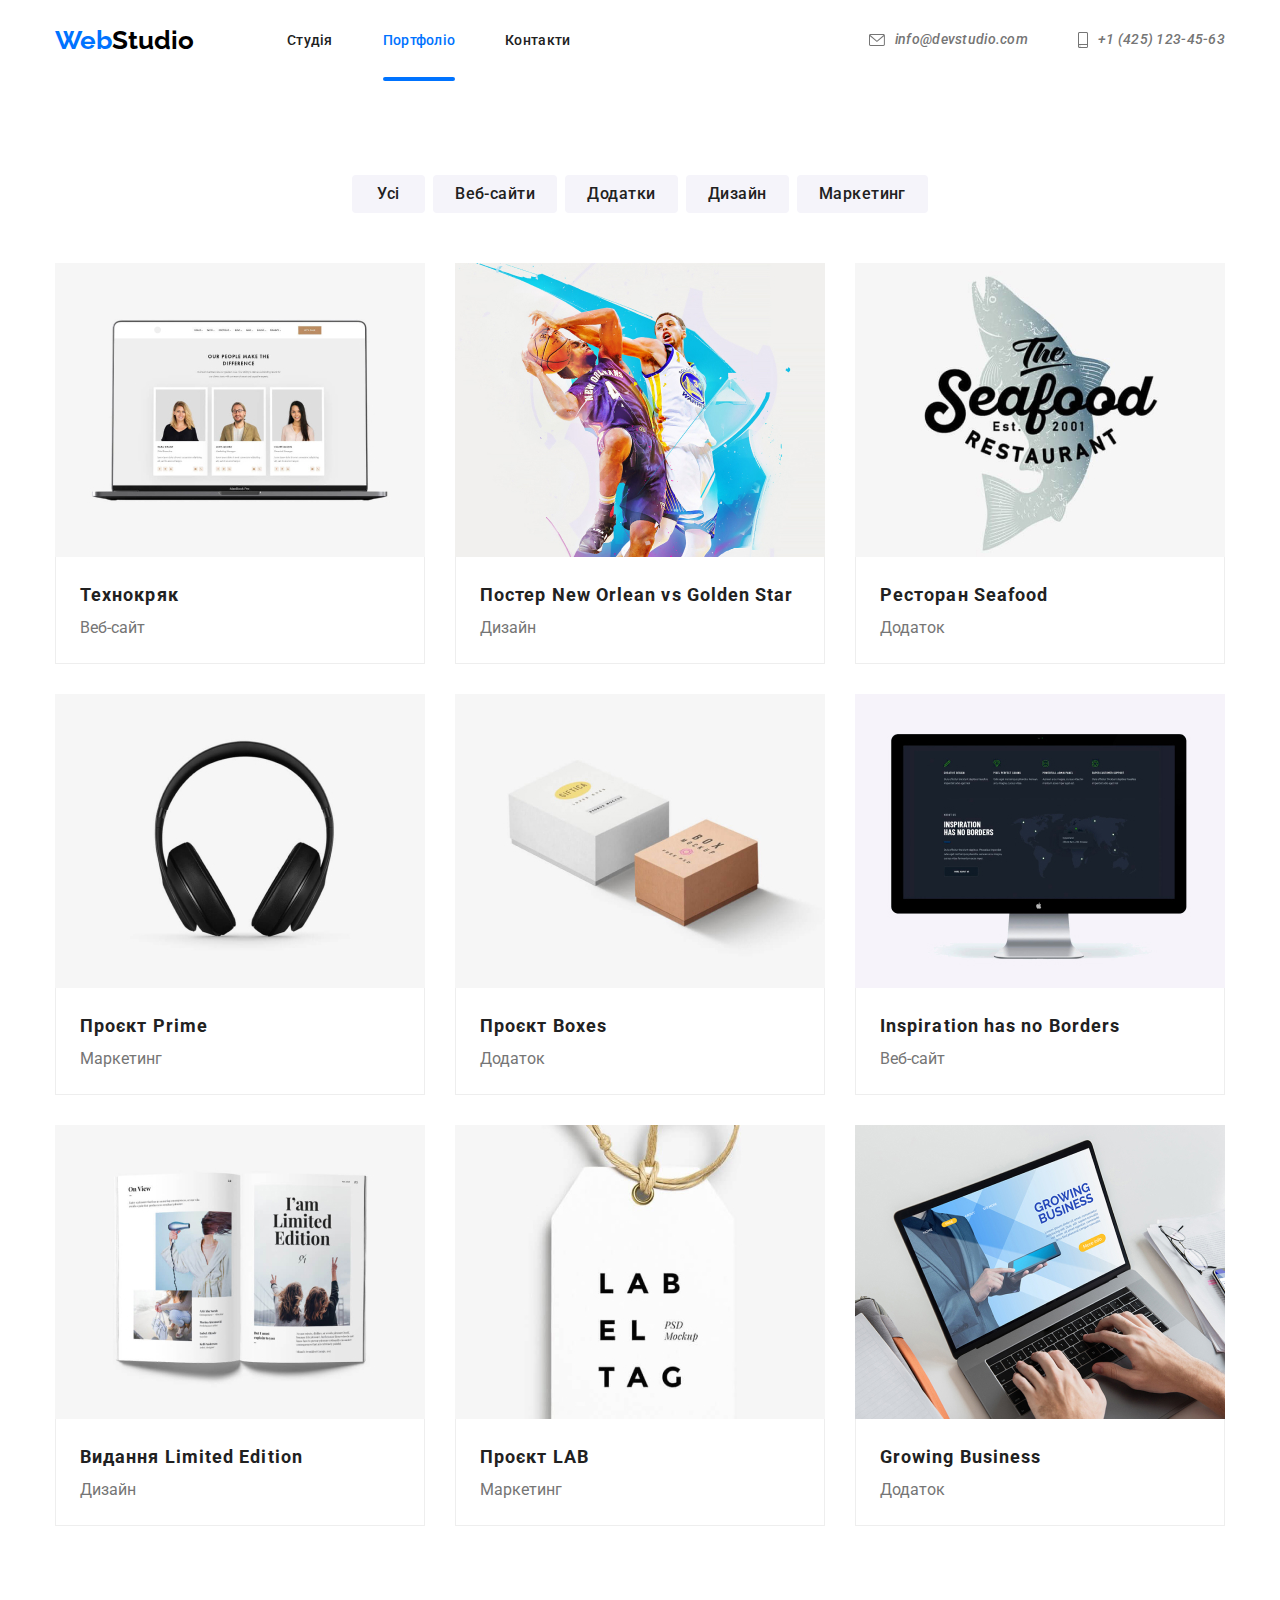
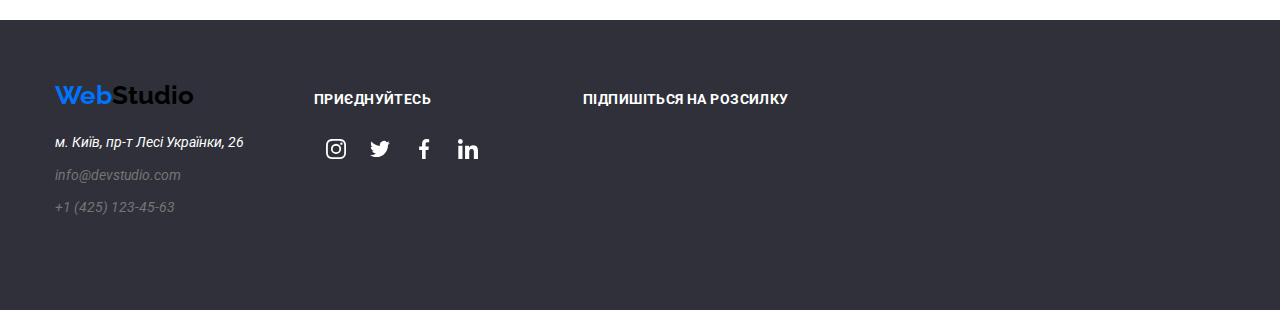
==== commit a6046796: "Додані елементи анімації" ====
--- a/portfolio.html
+++ b/portfolio.html
@@ -27,7 +27,7 @@
 							<a href="./index.html" class="header-link" rel="noreferrer noopener">Студія</a>
 						</li>
 						<li class="header-item">
-							<a href="" class="header-link" rel="noreferrer noopener">Портфоліо</a>
+							<a href="" class="header-link active" rel="noreferrer noopener">Портфоліо</a>
 						</li>
 						<li class="header-item">
 							<a href="" class="header-link" rel="noreferrer noopener">Контакти</a>
@@ -64,8 +64,13 @@
 					<ul class="category-columns">
 						<li class="category-column column">
 							<a class="column-link" href="" rel="noreferrer noopener">
-								<img class="column-image" width="370" height="294" src="./image/portfolio/img.jpg"
-									alt="Веб-сайт Технокряк">
+								<div class="category-column-active">
+									<img class="column-image" width="370" height="294" src="./image/portfolio/img.jpg"
+										alt="Веб-сайт Технокряк">
+									<p>Ресурс пропонує комплексні пропозиції з різним рівнем функціоналу та сервісів. Все це дозволить
+										відвідувачу отримати
+										вичерпні відомості про компанію чи приватну особу.</p>
+								</div>
 								<div class="column-text">
 									<h2 class="column-title">Технокряк</h2>
 									<p class="column-subtitle">Веб-сайт</p>
@@ -74,8 +79,13 @@
 						</li>
 						<li class="category-column column">
 							<a class="column-link" href="" rel="noreferrer noopener">
-								<img class="column-image" width="370" height="294" src="./image/portfolio/img-01.jpg"
-									alt="Дизайн Постер New Orlean vs Golden Star">
+								<div class="category-column-active">
+									<img class="column-image" width="370" height="294" src="./image/portfolio/img-01.jpg"
+										alt="Дизайн Постер New Orlean vs Golden Star">
+									<p>Ресурс пропонує комплексні пропозиції з різним рівнем функціоналу та сервісів. Все це дозволить
+										відвідувачу отримати
+										вичерпні відомості про компанію чи приватну особу.</p>
+								</div>
 								<div class="column-text">
 									<h2 class="column-title">Постер New Orlean vs Golden Star</h2>
 									<p class="column-subtitle">Дизайн</p>
@@ -84,8 +94,13 @@
 						</li>
 						<li class="category-column column">
 							<a class="column-link" href="" rel="noreferrer noopener">
-								<img class="column-image" width="370" height="294" src="./image/portfolio/img-02.jpg"
-									alt="Додаток Ресторан Seafood">
+								<div class="category-column-active">
+									<img class="column-image" width="370" height="294" src="./image/portfolio/img-02.jpg"
+										alt="Додаток Ресторан Seafood">
+									<p>Ресурс пропонує комплексні пропозиції з різним рівнем функціоналу та сервісів. Все це дозволить
+										відвідувачу отримати
+										вичерпні відомості про компанію чи приватну особу.</p>
+								</div>
 								<div class="column-text">
 									<h2 class="column-title">Ресторан Seafood</h2>
 									<p class="column-subtitle">Додаток</p>
@@ -94,8 +109,13 @@
 						</li>
 						<li class="category-column column">
 							<a class="column-link" href="" rel="noreferrer noopener">
-								<img class="column-image" width="370" height="294" src="./image/portfolio/img-03.jpg"
-									alt="Маркетинг Проєкт Prime">
+								<div class="category-column-active">
+									<img class="column-image" width="370" height="294" src="./image/portfolio/img-03.jpg"
+										alt="Маркетинг Проєкт Prime">
+									<p>Ресурс пропонує комплексні пропозиції з різним рівнем функціоналу та сервісів. Все це дозволить
+										відвідувачу отримати
+										вичерпні відомості про компанію чи приватну особу.</p>
+								</div>
 								<div class="column-text">
 									<h2 class="column-title">Проєкт Prime</h2>
 									<p class="column-subtitle">Маркетинг</p>
@@ -104,8 +124,13 @@
 						</li>
 						<li class="category-column column">
 							<a class="column-link" href="" rel="noreferrer noopener">
-								<img class="column-image" width="370" height="294" src="./image/portfolio/img-04.jpg"
-									alt="Додаток Проєкт Boxes">
+								<div class="category-column-active">
+									<img class="column-image" width="370" height="294" src="./image/portfolio/img-04.jpg"
+										alt="Додаток Проєкт Boxes">
+									<p>Ресурс пропонує комплексні пропозиції з різним рівнем функціоналу та сервісів. Все це дозволить
+										відвідувачу отримати
+										вичерпні відомості про компанію чи приватну особу.</p>
+								</div>
 								<div class="column-text">
 									<h2 class="column-title">Проєкт Boxes</h2>
 									<p class="column-subtitle">Додаток</p>
@@ -114,8 +139,13 @@
 						</li>
 						<li class="category-column column">
 							<a class="column-link" href="" rel="noreferrer noopener">
-								<img class="column-image" width="370" height="294" src="./image/portfolio/img-05.jpg"
-									alt="Inspiration has no Borders">
+								<div class="category-column-active">
+									<img class="column-image" width="370" height="294" src="./image/portfolio/img-05.jpg"
+										alt="Inspiration has no Borders">
+									<p>Ресурс пропонує комплексні пропозиції з різним рівнем функціоналу та сервісів. Все це дозволить
+										відвідувачу отримати
+										вичерпні відомості про компанію чи приватну особу.</p>
+								</div>
 								<div class="column-text">
 									<h2 class="column-title">Inspiration has no Borders</h2>
 									<p class="column-subtitle">Веб-сайт</p>
@@ -124,8 +154,13 @@
 						</li>
 						<li class="category-column column">
 							<a class="column-link" href="" rel="noreferrer noopener">
-								<img class="column-image" width="370" height="294" src="./image/portfolio/img-06.jpg"
-									alt="Видання Limited Edition">
+								<div class="category-column-active">
+									<img class="column-image" width="370" height="294" src="./image/portfolio/img-06.jpg"
+										alt="Видання Limited Edition">
+									<p>Ресурс пропонує комплексні пропозиції з різним рівнем функціоналу та сервісів. Все це дозволить
+										відвідувачу отримати
+										вичерпні відомості про компанію чи приватну особу.</p>
+								</div>
 								<div class="column-text">
 									<h2 class="column-title">Видання Limited Edition</h2>
 									<p class="column-subtitle">Дизайн</p>
@@ -134,8 +169,13 @@
 						</li>
 						<li class="category-column column">
 							<a class="column-link" href="" rel="noreferrer noopener">
-								<img class="column-image" width="370" height="294" src="./image/portfolio/img-07.jpg"
-									alt="Маркетинг Проєкт LAB">
+								<div class="category-column-active">
+									<img class="column-image" width="370" height="294" src="./image/portfolio/img-07.jpg"
+										alt="Маркетинг Проєкт LAB">
+									<p>Ресурс пропонує комплексні пропозиції з різним рівнем функціоналу та сервісів. Все це дозволить
+										відвідувачу отримати
+										вичерпні відомості про компанію чи приватну особу.</p>
+								</div>
 								<div class="column-text">
 									<h2 class="column-title">Проєкт LAB</h2>
 									<p class="column-subtitle">Маркетинг</p>
@@ -144,8 +184,13 @@
 						</li>
 						<li class="category-column column">
 							<a class="column-link" href="" rel="noreferrer noopener">
-								<img class="column-image" width="370" height="294" src="./image/portfolio/img-08.jpg"
-									alt="Додаток Growing Business">
+								<div class="category-column-active">
+									<img class="column-image" width="370" height="294" src="./image/portfolio/img-08.jpg"
+										alt="Додаток Growing Business">
+									<p>Ресурс пропонує комплексні пропозиції з різним рівнем функціоналу та сервісів. Все це дозволить
+										відвідувачу отримати
+										вичерпні відомості про компанію чи приватну особу.</p>
+								</div>
 								<div class="column-text">
 									<h2 class="column-title">Growing Business</h2>
 									<p class="column-subtitle">Додаток</p>
--- a/css/styles.css
+++ b/css/styles.css
@@ -129,8 +129,6 @@
 .header > .container {
   display: flex;
   align-items: center;
-
-  min-height: 83px;
 }
 .logo {
   display: inline-block;
@@ -146,8 +144,6 @@
 }
 .header-menu {
   margin-left: 93px;
-  margin-top: 10px;
-  margin-bottom: 10px;
 }
 .header-list {
   display: flex;
@@ -156,9 +152,10 @@
   row-gap: 20px;
 }
 .header-item {
+  padding: 32px 0;
+  position: relative;
 }
 .header-link {
-  padding: 10px 0;
   font-weight: 500;
   line-height: calc(16 / 14 * 100%);
   letter-spacing: 0.02em;
@@ -168,6 +165,20 @@
 .header-link:hover,
 .header-link:focus {
   color: var(--brend-color);
+}
+.active {
+  color: var(--brend-color);
+}
+
+.active::after {
+  position: absolute;
+  bottom: 0;
+  left: 0;
+  content: '';
+  width: 100%;
+  height: 4px;
+  border-radius: 2px;
+  background-color: var(--brend-color);
 }
 .header-address {
   padding: 0 0 0 20px;
@@ -190,26 +201,26 @@
   justify-content: center;
 }
 .address-link:hover,
-.address-link:focus { 
-  color: #2196F3;
+.address-link:focus {
+  color: #2196f3;
 }
 /* -------svg------------------- */
 .header-icon {
   margin-right: 10px;
-  fill:#757575;
-}
-.header-icon.envelope{
+  fill: #757575;
+}
+.header-icon.envelope {
   width: 16px;
   height: 12px;
 }
-.header-icon.smartphone{
+.header-icon.smartphone {
   width: 10px;
   height: 16px;
 }
 
 .address-link:hover .header-icon,
-.address-link:focus .header-icon{
-  fill: #2196F3;
+.address-link:focus .header-icon {
+  fill: #2196f3;
 }
 /* ---------------------------- */
 .page {
@@ -281,7 +292,7 @@
 }
 
 .features-icon-block {
-  background-color: #F5F4FA;
+  background-color: #f5f4fa;
   width: 100%;
   height: 120px;
   display: flex;
@@ -319,6 +330,32 @@
 }
 .box-item {
   padding: 0 15px;
+
+}
+
+.box-item-image {
+  position: relative;
+}
+.box-item img {
+  display: block;
+  width: 100%;
+  height: 100%;
+  object-fit: cover;
+}
+.box-item-text {
+  position: absolute;
+  bottom: 0;
+  left: 0;
+  color: var(--title-light);
+  font-weight: 700;
+  letter-spacing: 0.42px;
+  text-transform: uppercase;
+  width: 100%;
+  display: flex;
+  align-items: center;
+  justify-content: center;
+  padding: 24px 0;
+  background-color: rgba(47, 48, 58, 0.80);
 }
 /* ------------team---------------- */
 .team {
@@ -398,7 +435,7 @@
 }
 .social-link:hover .social-icon,
 .social-link:focus .social-icon {
-  fill: #FFFFFF;
+  fill: #ffffff;
 }
 /* --------------------Portfolio--------------------------------------------- */
 .category {
@@ -444,7 +481,6 @@
   margin: 0 -15px;
   row-gap: 30px;
   flex-wrap: wrap;
-  justify-content: center;
 }
 .category-column {
 }
@@ -454,17 +490,57 @@
   min-width: 370px;
   display: flex;
 }
-
+/* --------- */
 .column-link {
+  display: flex;
+  flex-direction: column;
+}
+
+.column-image {
   display: block;
-  border: 1px solid #eee;
-  background-color: var(--background-light);
-}
-.column-image {
   max-width: 100%;
+}
+.category-column-active {
+  position: relative;
+
+}
+.category-column-active::after {
+  content: '';
+  width: 100%;
+  height: 100%;
+  background-color: var(--brend-color);
+  position: absolute;
+  top: 0;
+  left: 0;
+  opacity: 0;
+  z-index: 1;
+  transition: opacity 1s ease-in-out;
+}
+.column-link:hover .category-column-active::after {
+  opacity: 0.5;
+}
+.category-column-active > p {
+  position: absolute;
+  top: 0;
+  left: 0;
+  padding: 63px 24px;
+  color: #fff;
+  font-size: 18px;
+  font-weight: 400;
+  line-height: calc(28 / 18 * 100%);
+  letter-spacing: 0.54px;
+  opacity: 0;
+  z-index: 2;
+  transition: opacity 1s ease-in-out;
+}
+.column-link:hover .category-column-active > p {
+  opacity: 1;
 }
 .column-text {
   padding: 20px 24px;
+  border: 1px solid #eee;
+  border-top: none;
+  flex: 1 1 auto;
 }
 .column-title {
   font-weight: 700;
@@ -494,7 +570,6 @@
 }
 .clients-column {
   padding: 0 15px;
-
 }
 .clients-link {
   border-radius: 4px;
@@ -503,7 +578,7 @@
   height: 92px;
   display: flex;
   align-items: center;
-justify-content: center;
+  justify-content: center;
 }
 .clients-link:hover,
 .clients-link:focus {
@@ -566,4 +641,4 @@
 /* --------------------------- */
 .footer-column-input {
   margin-left: 93px;
-}+}
